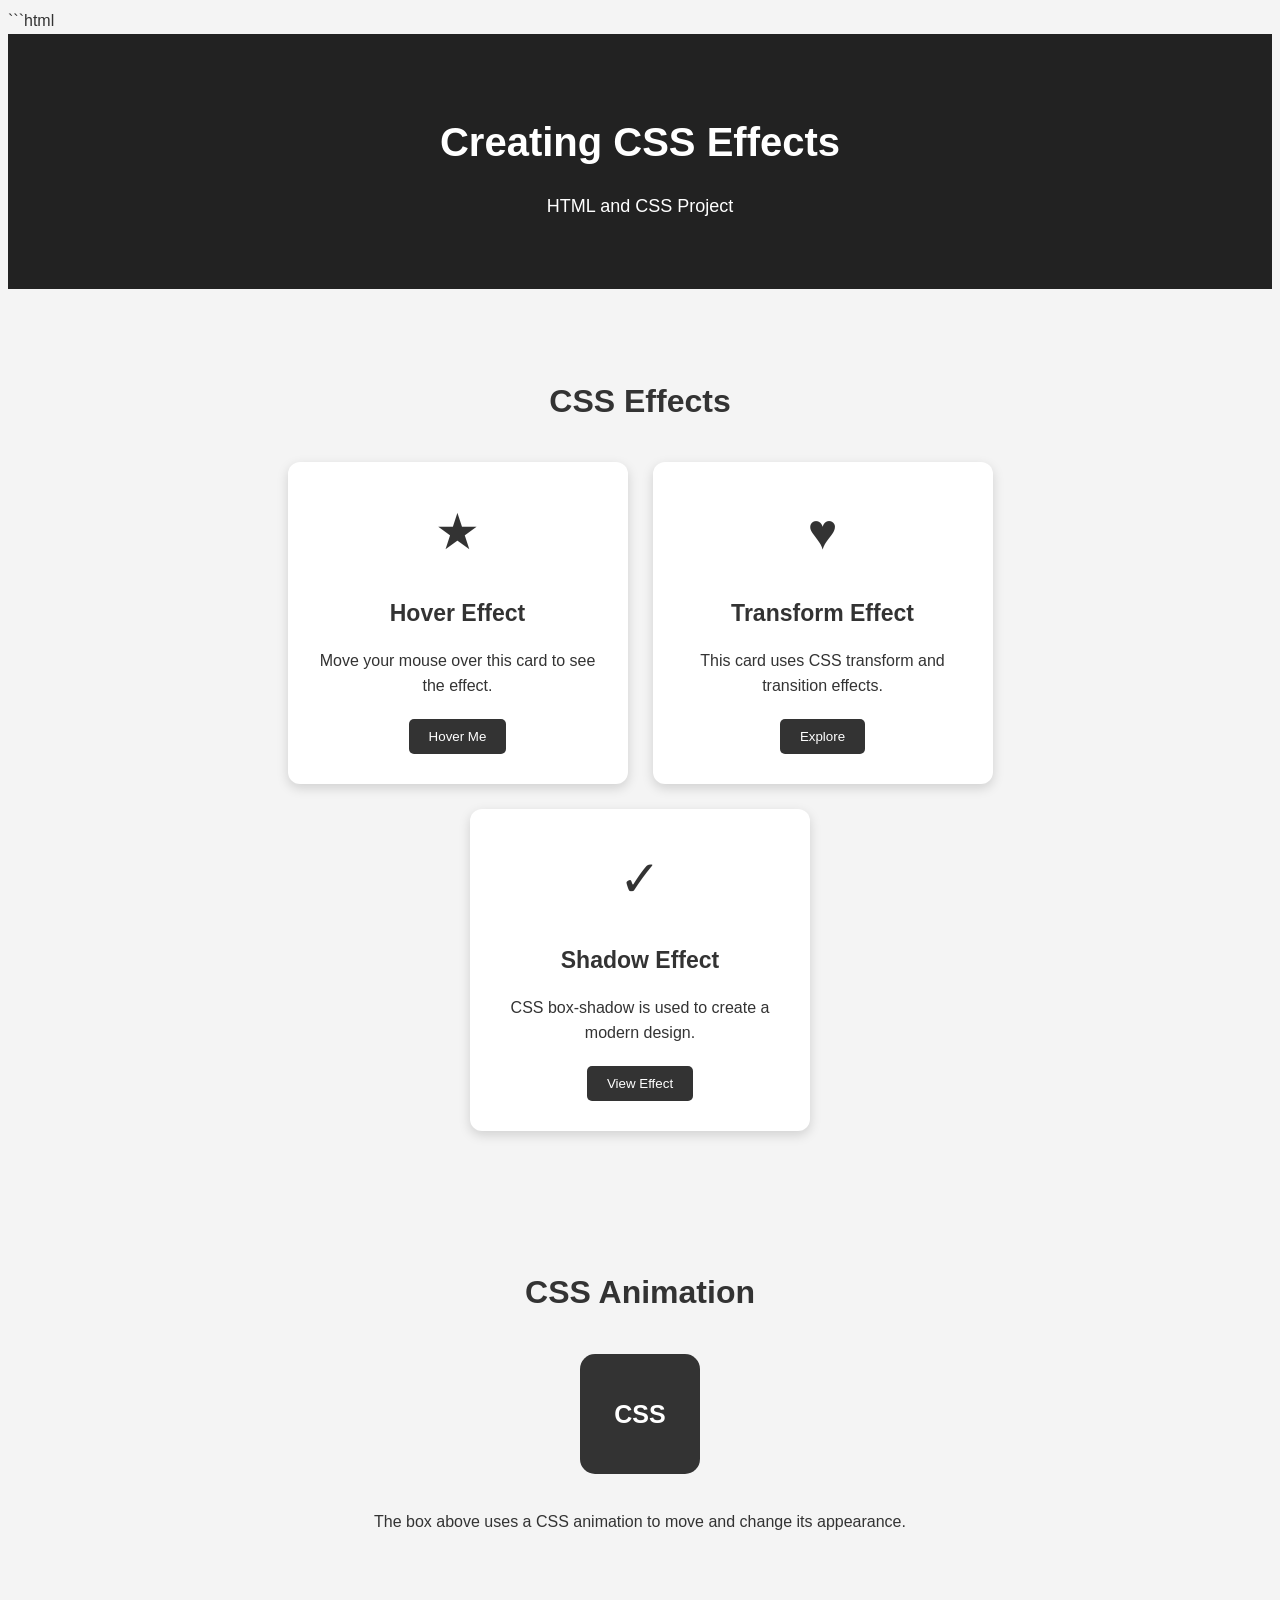
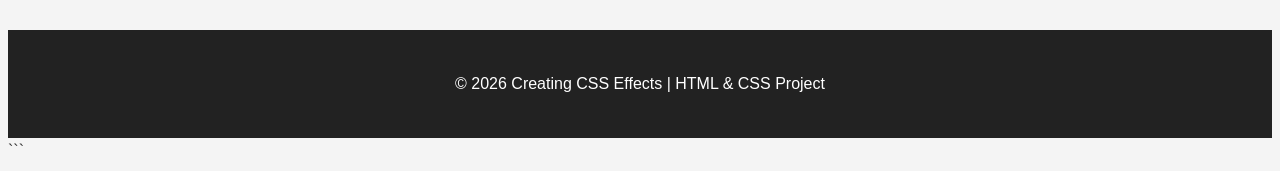
==== creating css ffects/index.html @ d004a2dd "Add files via upload" ====
```html
<!DOCTYPE html>
<html lang="en">
<head>
    <meta charset="UTF-8">
    <meta name="viewport" content="width=device-width, initial-scale=1.0">
    <title>Creating CSS Effects</title>
    <link rel="stylesheet" href="style.css">
</head>

<body>

    <header>
        <h1>Creating CSS Effects</h1>
        <p>HTML and CSS Project</p>
    </header>

    <main>

        <section class="effects">
            <h2>CSS Effects</h2>

            <div class="cards">

                <div class="card">
                    <div class="icon">★</div>
                    <h3>Hover Effect</h3>
                    <p>Move your mouse over this card to see the effect.</p>
                    <button>Hover Me</button>
                </div>

                <div class="card">
                    <div class="icon">♥</div>
                    <h3>Transform Effect</h3>
                    <p>This card uses CSS transform and transition effects.</p>
                    <button>Explore</button>
                </div>

                <div class="card">
                    <div class="icon">✓</div>
                    <h3>Shadow Effect</h3>
                    <p>CSS box-shadow is used to create a modern design.</p>
                    <button>View Effect</button>
                </div>

            </div>
        </section>

        <section class="animation-section">
            <h2>CSS Animation</h2>

            <div class="animated-box">
                CSS
            </div>

            <p>
                The box above uses a CSS animation to move and change its
                appearance.
            </p>
        </section>

    </main>

    <footer>
        <p>&copy; 2026 Creating CSS Effects | HTML & CSS Project</p>
    </footer>

</body>
</html>
```
---- creating css ffects/style.css ----
```css
/* Basic Reset */

* {
    margin: 0;
    padding: 0;
    box-sizing: border-box;
}

body {
    font-family: Arial, Helvetica, sans-serif;
    background: #f4f4f4;
    color: #333;
    line-height: 1.6;
}

/* Header */

header {
    text-align: center;
    padding: 50px 20px;
    background: #222;
    color: white;
}

header h1 {
    font-size: 40px;
    margin-bottom: 10px;
}

header p {
    font-size: 18px;
}

/* Main */

main {
    max-width: 1100px;
    margin: auto;
}

.effects {
    text-align: center;
    padding: 60px 20px;
}

.effects h2,
.animation-section h2 {
    font-size: 32px;
    margin-bottom: 35px;
}

/* Cards */

.cards {
    display: flex;
    justify-content: center;
    gap: 25px;
    flex-wrap: wrap;
}

.card {
    width: 300px;
    padding: 30px 20px;
    background: white;
    border-radius: 12px;
    box-shadow: 0 4px 12px rgba(0, 0, 0, 0.15);
    transition: transform 0.3s ease, box-shadow 0.3s ease;
}

/* Card Hover Effect */

.card:hover {
    transform: translateY(-12px);
    box-shadow: 0 12px 25px rgba(0, 0, 0, 0.25);
}

/* Icons */

.icon {
    font-size: 50px;
    margin-bottom: 15px;
    transition: transform 0.3s ease;
}

.card:hover .icon {
    transform: scale(1.3) rotate(10deg);
}

/* Card Text */

.card h3 {
    font-size: 23px;
    margin-bottom: 12px;
}

.card p {
    margin-bottom: 20px;
}

/* Buttons */

button {
    padding: 10px 20px;
    border: none;
    border-radius: 5px;
    background: #333;
    color: white;
    cursor: pointer;
    transition: transform 0.3s ease, background 0.3s ease;
}

button:hover {
    transform: scale(1.1);
    background: #555;
}

/* Animation Section */

.animation-section {
    text-align: center;
    padding: 50px 20px 80px;
}

/* Animated Box */

.animated-box {
    width: 120px;
    height: 120px;
    margin: 20px auto 35px;
    display: flex;
    justify-content: center;
    align-items: center;
    background: #333;
    color: white;
    font-size: 25px;
    font-weight: bold;
    border-radius: 15px;

    animation: moveBox 3s infinite alternate ease-in-out;
}

/* CSS Animation */

@keyframes moveBox {
    0% {
        transform: translateX(-150px) rotate(0deg);
    }

    50% {
        transform: translateX(0) rotate(180deg);
    }

    100% {
        transform: translateX(150px) rotate(360deg);
    }
}

/* Footer */

footer {
    text-align: center;
    padding: 25px;
    background: #222;
    color: white;
}

/* Responsive Design */

@media (max-width: 768px) {

    header h1 {
        font-size: 32px;
    }

    .cards {
        flex-direction: column;
        align-items: center;
    }

    .card {
        width: 90%;
        max-width: 350px;
    }

    .animated-box {
        animation: moveBoxMobile 3s infinite alternate ease-in-out;
    }
}

@keyframes moveBoxMobile {
    0% {
        transform: translateX(-50px) rotate(0deg);
    }

    100% {
        transform: translateX(50px) rotate(360deg);
    }
}
```
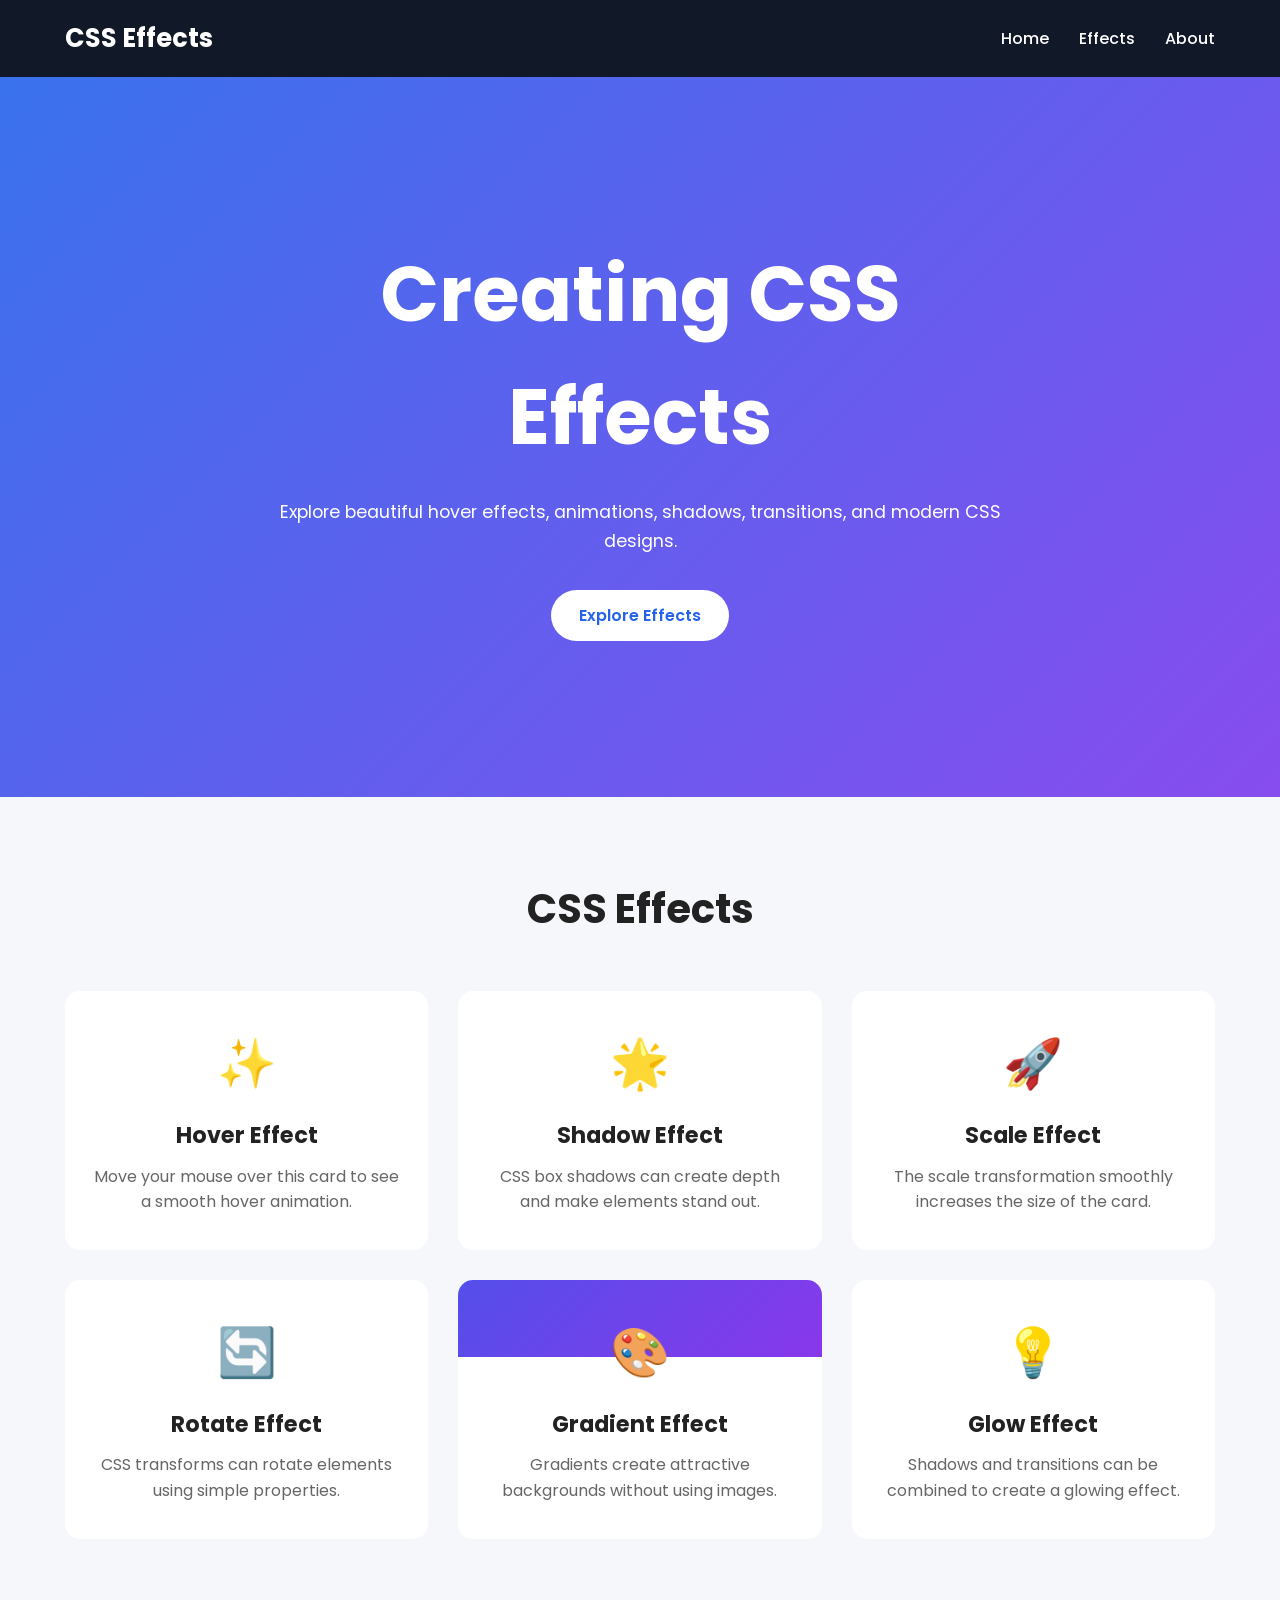
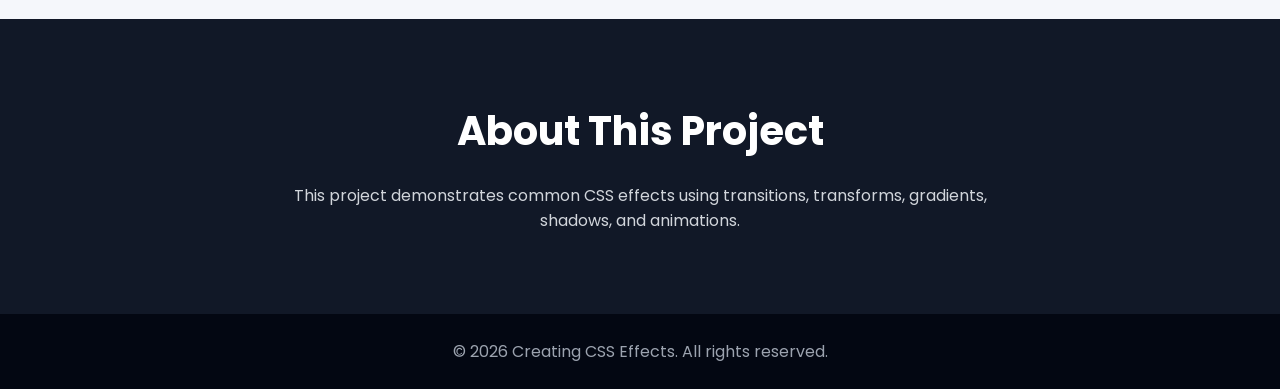
==== commit c83f4bae: "Add files via upload" ====
--- a/creating css ffects/index.html
+++ b/creating css ffects/index.html
@@ -1,70 +1,120 @@
-```html
 <!DOCTYPE html>
 <html lang="en">
 <head>
     <meta charset="UTF-8">
     <meta name="viewport" content="width=device-width, initial-scale=1.0">
     <title>Creating CSS Effects</title>
+
+    <!-- Google Font -->
+    <link rel="preconnect" href="https://fonts.googleapis.com">
+    <link rel="preconnect" href="https://fonts.gstatic.com" crossorigin>
+    <link href="https://fonts.googleapis.com/css2?family=Poppins:wght@400;500;600;700&display=swap" rel="stylesheet">
+
     <link rel="stylesheet" href="style.css">
 </head>
 
 <body>
 
     <header>
-        <h1>Creating CSS Effects</h1>
-        <p>HTML and CSS Project</p>
+        <nav class="navbar">
+            <h1 class="logo">CSS Effects</h1>
+
+            <ul class="nav-links">
+                <li><a href="#home">Home</a></li>
+                <li><a href="#effects">Effects</a></li>
+                <li><a href="#about">About</a></li>
+            </ul>
+        </nav>
     </header>
 
     <main>
 
-        <section class="effects">
+        <section id="home" class="hero">
+            <div class="hero-content">
+                <h2>Creating CSS Effects</h2>
+                <p>
+                    Explore beautiful hover effects, animations,
+                    shadows, transitions, and modern CSS designs.
+                </p>
+                <a href="#effects" class="btn">Explore Effects</a>
+            </div>
+        </section>
+
+        <section id="effects" class="effects-section">
             <h2>CSS Effects</h2>
 
             <div class="cards">
 
-                <div class="card">
-                    <div class="icon">★</div>
+                <div class="card card-hover">
+                    <div class="icon">✨</div>
                     <h3>Hover Effect</h3>
-                    <p>Move your mouse over this card to see the effect.</p>
-                    <button>Hover Me</button>
+                    <p>
+                        Move your mouse over this card to see
+                        a smooth hover animation.
+                    </p>
                 </div>
 
-                <div class="card">
-                    <div class="icon">♥</div>
-                    <h3>Transform Effect</h3>
-                    <p>This card uses CSS transform and transition effects.</p>
-                    <button>Explore</button>
+                <div class="card card-shadow">
+                    <div class="icon">🌟</div>
+                    <h3>Shadow Effect</h3>
+                    <p>
+                        CSS box shadows can create depth and
+                        make elements stand out.
+                    </p>
                 </div>
 
-                <div class="card">
-                    <div class="icon">✓</div>
-                    <h3>Shadow Effect</h3>
-                    <p>CSS box-shadow is used to create a modern design.</p>
-                    <button>View Effect</button>
+                <div class="card card-scale">
+                    <div class="icon">🚀</div>
+                    <h3>Scale Effect</h3>
+                    <p>
+                        The scale transformation smoothly
+                        increases the size of the card.
+                    </p>
+                </div>
+
+                <div class="card card-rotate">
+                    <div class="icon">🔄</div>
+                    <h3>Rotate Effect</h3>
+                    <p>
+                        CSS transforms can rotate elements
+                        using simple properties.
+                    </p>
+                </div>
+
+                <div class="card card-gradient">
+                    <div class="icon">🎨</div>
+                    <h3>Gradient Effect</h3>
+                    <p>
+                        Gradients create attractive backgrounds
+                        without using images.
+                    </p>
+                </div>
+
+                <div class="card card-glow">
+                    <div class="icon">💡</div>
+                    <h3>Glow Effect</h3>
+                    <p>
+                        Shadows and transitions can be combined
+                        to create a glowing effect.
+                    </p>
                 </div>
 
             </div>
         </section>
 
-        <section class="animation-section">
-            <h2>CSS Animation</h2>
-
-            <div class="animated-box">
-                CSS
-            </div>
-
+        <section id="about" class="about">
+            <h2>About This Project</h2>
             <p>
-                The box above uses a CSS animation to move and change its
-                appearance.
+                This project demonstrates common CSS effects using
+                transitions, transforms, gradients, shadows, and animations.
             </p>
         </section>
 
     </main>
 
     <footer>
-        <p>&copy; 2026 Creating CSS Effects | HTML & CSS Project</p>
+        <p>&copy; 2026 Creating CSS Effects. All rights reserved.</p>
     </footer>
 
 </body>
 </html>
-```
--- a/creating css ffects/style.css
+++ b/creating css ffects/style.css
@@ -1,5 +1,6 @@
-```css
-/* Basic Reset */
+/* =========================
+   General Styles
+========================= */
 
 * {
     margin: 0;
@@ -7,194 +8,357 @@
     box-sizing: border-box;
 }
 
+html {
+    scroll-behavior: smooth;
+}
+
 body {
-    font-family: Arial, Helvetica, sans-serif;
-    background: #f4f4f4;
-    color: #333;
+    font-family: "Poppins", Arial, sans-serif;
+    background-color: #f5f7fb;
+    color: #222;
     line-height: 1.6;
 }
 
-/* Header */
+/* =========================
+   Navigation
+========================= */
 
 header {
-    text-align: center;
-    padding: 50px 20px;
-    background: #222;
-    color: white;
-}
-
-header h1 {
-    font-size: 40px;
-    margin-bottom: 10px;
-}
-
-header p {
-    font-size: 18px;
-}
-
-/* Main */
-
-main {
-    max-width: 1100px;
+    background: #111827;
+    position: sticky;
+    top: 0;
+    z-index: 1000;
+}
+
+.navbar {
+    max-width: 1200px;
     margin: auto;
-}
-
-.effects {
-    text-align: center;
-    padding: 60px 20px;
-}
-
-.effects h2,
-.animation-section h2 {
-    font-size: 32px;
-    margin-bottom: 35px;
-}
-
-/* Cards */
-
-.cards {
+    padding: 18px 25px;
+
     display: flex;
-    justify-content: center;
-    gap: 25px;
-    flex-wrap: wrap;
-}
-
-.card {
-    width: 300px;
-    padding: 30px 20px;
-    background: white;
-    border-radius: 12px;
-    box-shadow: 0 4px 12px rgba(0, 0, 0, 0.15);
-    transition: transform 0.3s ease, box-shadow 0.3s ease;
-}
-
-/* Card Hover Effect */
-
-.card:hover {
-    transform: translateY(-12px);
-    box-shadow: 0 12px 25px rgba(0, 0, 0, 0.25);
-}
-
-/* Icons */
-
-.icon {
-    font-size: 50px;
-    margin-bottom: 15px;
-    transition: transform 0.3s ease;
-}
-
-.card:hover .icon {
-    transform: scale(1.3) rotate(10deg);
-}
-
-/* Card Text */
-
-.card h3 {
-    font-size: 23px;
-    margin-bottom: 12px;
-}
-
-.card p {
-    margin-bottom: 20px;
-}
-
-/* Buttons */
-
-button {
-    padding: 10px 20px;
-    border: none;
-    border-radius: 5px;
-    background: #333;
-    color: white;
-    cursor: pointer;
-    transition: transform 0.3s ease, background 0.3s ease;
-}
-
-button:hover {
-    transform: scale(1.1);
-    background: #555;
-}
-
-/* Animation Section */
-
-.animation-section {
-    text-align: center;
-    padding: 50px 20px 80px;
-}
-
-/* Animated Box */
-
-.animated-box {
-    width: 120px;
-    height: 120px;
-    margin: 20px auto 35px;
+    justify-content: space-between;
+    align-items: center;
+}
+
+.logo {
+    color: #ffffff;
+    font-size: 1.6rem;
+    font-weight: 700;
+}
+
+.nav-links {
+    list-style: none;
+    display: flex;
+    gap: 30px;
+}
+
+.nav-links a {
+    color: #ffffff;
+    text-decoration: none;
+    font-weight: 500;
+    transition: color 0.3s ease;
+}
+
+.nav-links a:hover {
+    color: #60a5fa;
+}
+
+/* =========================
+   Hero Section
+========================= */
+
+.hero {
+    min-height: 80vh;
+
     display: flex;
     justify-content: center;
     align-items: center;
-    background: #333;
+
+    text-align: center;
+    padding: 60px 20px;
+
+    background:
+        linear-gradient(
+            135deg,
+            rgba(37, 99, 235, 0.9),
+            rgba(124, 58, 237, 0.9)
+        );
+}
+
+.hero-content {
+    max-width: 750px;
     color: white;
-    font-size: 25px;
-    font-weight: bold;
+
+    animation: fadeIn 1.2s ease;
+}
+
+.hero h2 {
+    font-size: clamp(2.5rem, 6vw, 5rem);
+    margin-bottom: 20px;
+    font-weight: 700;
+}
+
+.hero p {
+    font-size: 1.1rem;
+    margin-bottom: 35px;
+}
+
+/* =========================
+   Button
+========================= */
+
+.btn {
+    display: inline-block;
+    padding: 13px 28px;
+
+    background: white;
+    color: #2563eb;
+
+    text-decoration: none;
+    font-weight: 600;
+
+    border-radius: 30px;
+
+    transition:
+        transform 0.3s ease,
+        box-shadow 0.3s ease,
+        background-color 0.3s ease;
+}
+
+.btn:hover {
+    transform: translateY(-5px);
+    background-color: #eff6ff;
+    box-shadow: 0 10px 25px rgba(0, 0, 0, 0.25);
+}
+
+/* =========================
+   Effects Section
+========================= */
+
+.effects-section {
+    max-width: 1200px;
+    margin: auto;
+    padding: 80px 25px;
+}
+
+.effects-section > h2 {
+    text-align: center;
+    font-size: 2.5rem;
+    margin-bottom: 50px;
+}
+
+/* =========================
+   Cards
+========================= */
+
+.cards {
+    display: grid;
+    grid-template-columns: repeat(3, 1fr);
+    gap: 30px;
+}
+
+.card {
+    padding: 35px 25px;
+
+    background: white;
     border-radius: 15px;
 
-    animation: moveBox 3s infinite alternate ease-in-out;
-}
-
-/* CSS Animation */
-
-@keyframes moveBox {
-    0% {
-        transform: translateX(-150px) rotate(0deg);
-    }
-
-    50% {
-        transform: translateX(0) rotate(180deg);
-    }
-
-    100% {
-        transform: translateX(150px) rotate(360deg);
-    }
-}
-
-/* Footer */
+    text-align: center;
+
+    transition:
+        transform 0.4s ease,
+        box-shadow 0.4s ease,
+        background 0.4s ease;
+}
+
+.card h3 {
+    margin: 15px 0 10px;
+    font-size: 1.4rem;
+}
+
+.card p {
+    color: #666;
+}
+
+.icon {
+    font-size: 3rem;
+}
+
+/* =========================
+   Hover Effect
+========================= */
+
+.card-hover:hover {
+    transform: translateY(-12px);
+    background-color: #eff6ff;
+}
+
+/* =========================
+   Shadow Effect
+========================= */
+
+.card-shadow:hover {
+    box-shadow:
+        0 20px 40px rgba(37, 99, 235, 0.25);
+}
+
+/* =========================
+   Scale Effect
+========================= */
+
+.card-scale:hover {
+    transform: scale(1.05);
+}
+
+/* =========================
+   Rotate Effect
+========================= */
+
+.card-rotate:hover {
+    transform: rotate(2deg) translateY(-5px);
+}
+
+/* =========================
+   Gradient Effect
+========================= */
+
+.card-gradient {
+    position: relative;
+    overflow: hidden;
+}
+
+.card-gradient::before {
+    content: "";
+    position: absolute;
+
+    width: 150%;
+    height: 150%;
+
+    top: -120%;
+    left: -25%;
+
+    background: linear-gradient(
+        135deg,
+        #2563eb,
+        #9333ea
+    );
+
+    transition: top 0.5s ease;
+    z-index: 0;
+}
+
+.card-gradient:hover::before {
+    top: -25%;
+}
+
+.card-gradient > * {
+    position: relative;
+    z-index: 1;
+}
+
+.card-gradient:hover {
+    color: white;
+}
+
+.card-gradient:hover p {
+    color: #e5e7eb;
+}
+
+/* =========================
+   Glow Effect
+========================= */
+
+.card-glow:hover {
+    box-shadow:
+        0 0 15px #60a5fa,
+        0 0 30px #3b82f6,
+        0 0 50px rgba(59, 130, 246, 0.5);
+
+    transform: translateY(-8px);
+}
+
+/* =========================
+   About Section
+========================= */
+
+.about {
+    padding: 80px 25px;
+
+    text-align: center;
+
+    background-color: #111827;
+    color: white;
+}
+
+.about h2 {
+    font-size: 2.5rem;
+    margin-bottom: 20px;
+}
+
+.about p {
+    max-width: 700px;
+    margin: auto;
+    color: #d1d5db;
+}
+
+/* =========================
+   Footer
+========================= */
 
 footer {
-    text-align: center;
     padding: 25px;
-    background: #222;
-    color: white;
-}
-
-/* Responsive Design */
-
-@media (max-width: 768px) {
-
-    header h1 {
-        font-size: 32px;
-    }
-
+    text-align: center;
+
+    background-color: #030712;
+    color: #9ca3af;
+}
+
+/* =========================
+   Animation
+========================= */
+
+@keyframes fadeIn {
+    from {
+        opacity: 0;
+        transform: translateY(30px);
+    }
+
+    to {
+        opacity: 1;
+        transform: translateY(0);
+    }
+}
+
+/* =========================
+   Responsive Design
+========================= */
+
+@media (max-width: 900px) {
     .cards {
+        grid-template-columns: repeat(2, 1fr);
+    }
+}
+
+@media (max-width: 600px) {
+
+    .navbar {
         flex-direction: column;
-        align-items: center;
-    }
-
-    .card {
-        width: 90%;
-        max-width: 350px;
-    }
-
-    .animated-box {
-        animation: moveBoxMobile 3s infinite alternate ease-in-out;
-    }
-}
-
-@keyframes moveBoxMobile {
-    0% {
-        transform: translateX(-50px) rotate(0deg);
-    }
-
-    100% {
-        transform: translateX(50px) rotate(360deg);
-    }
-}
-```
+        gap: 15px;
+    }
+
+    .nav-links {
+        gap: 15px;
+    }
+
+    .hero {
+        min-height: 70vh;
+    }
+
+    .cards {
+        grid-template-columns: 1fr;
+    }
+
+    .hero h2 {
+        font-size: 2.5rem;
+    }
+}
